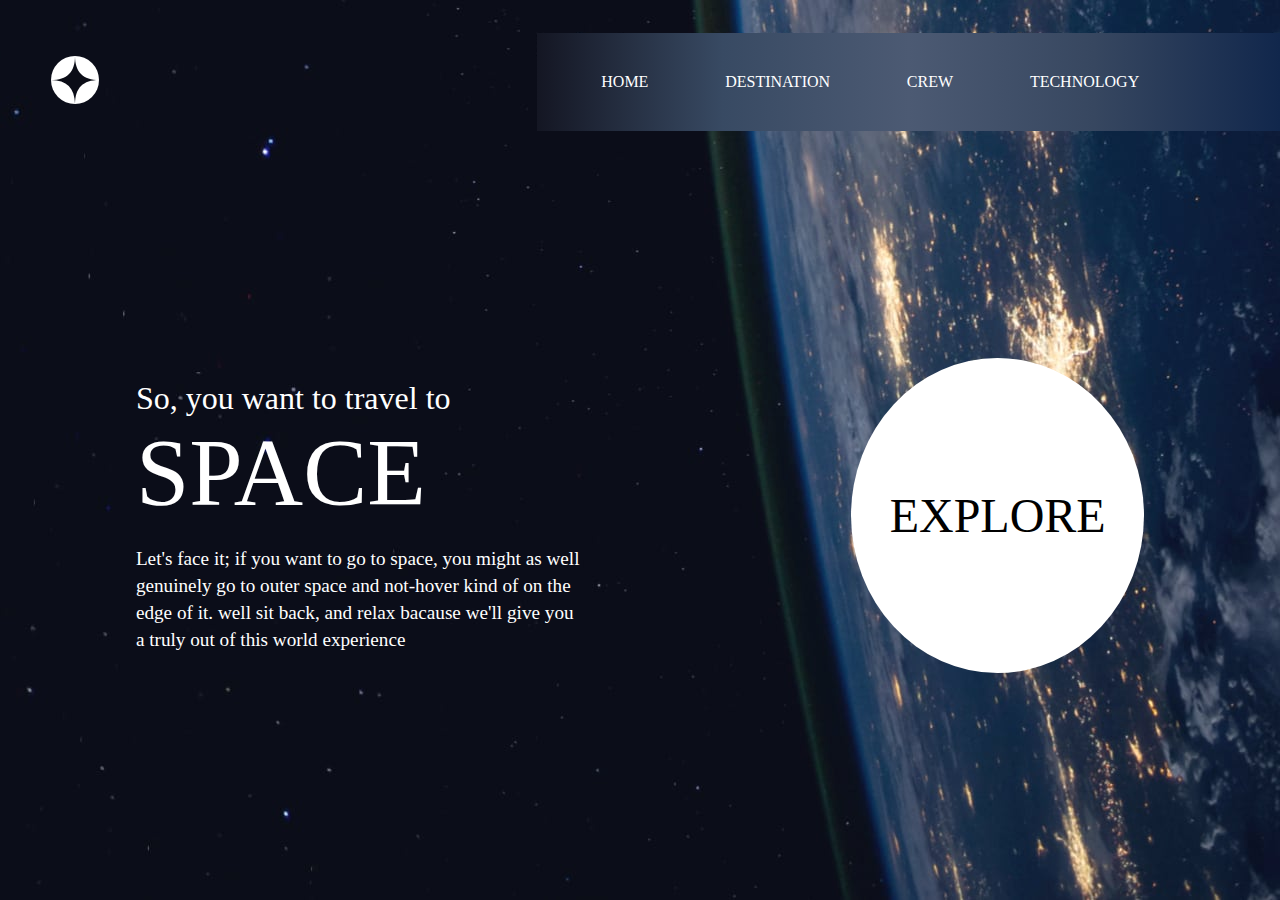
==== space-tourism-website-main/starter-code/home/index.html @ 4d7a3374 "enviando projeto para o github" ====
<!DOCTYPE html>
<html lang="en">

<head>
    <meta charset="UTF-8">
    <meta name="viewport" content="width=device-width, initial-scale=1.0">
    <link rel="stylesheet" href="../css/index.css">
    <link rel="stylesheet" href="../css/style.css">
    <link rel="icon" type="image/png" sizes="32x32" href="./assets/favicon-32x32.png">
    <title>Frontend Mentor | Space tourism website</title>
</head>

<body>
    <header>
        <div class="content_header">
            <div class="logo"><img src="../assets/shared/logo.svg" alt="" srcset=""></div>
            <nav class="nav_items">
                <ul class="ul_nav">
                    <li class="items">HOME</li>
                    <li class="items">DESTINATION</li>
                    <li class="items">CREW</li>
                    <li class="items">TECHNOLOGY</li>
                </ul>
                <div class="icon_responsive">
                    <img src="../assets/shared/icon-hamburger.svg" alt="">
                </div>
            </nav>
        </div>
    </header>
    <main>
        <div class="content_main">
            <div class="space_text">
                <p>So, you want to travel to</p>
                <p class="destaque">SPACE</p>
                <p>Let's face it; if you want to go to space, you might as well</p>
                <p>genuinely go to outer space and not-hover kind of on the</p>
                <p>edge of it. well sit back, and relax bacause we'll give you</p>
                <p>a truly out of this world experience</p>
            </div>
            <div class="explore">
                <div class="explore_click">
                    <p>EXPLORE</p>
                </div>
            </div>
        </div>
    </main>
    <script src="../js/Responsive.JS"></script>
</body>

</html>
---- space-tourism-website-main/starter-code/css/index.css ----
body {
    background-image: url(../assets/home/background-home-desktop.jpg);
}


/* header */

@media(max-width: 1250px) {
    body {
        background-image: url(../assets/home/background-home-tablet.jpg);
    }
    .content_main {
        margin-top: 10vh;
        flex-direction: column;
    }
    .explore_click {
        margin-top: 5vh;
    }
}

@media(max-width: 750px) {
    body {
        background-image: url(../assets/home/background-home-mobile.jpg);
    }
    .space_text>p {
        text-align: center;
    }
}


/* main */

main {
    display: flex;
    width: 100vw;
    height: 100vh;
}

.content_main {
    display: flex;
    width: 100%;
    align-items: center;
    justify-content: space-around;
}

.space_text {
    justify-content: justify;
    font-family: 'Times New Roman', Times, serif;
}

.space_text>p:first-child {
    font-size: clamp(1.25rem, 0.125rem + 10vw, 2rem);
}

.destaque {
    font-size: clamp(2rem, 0.125rem + 20vw, 6rem);
    margin-bottom: 20px;
}

.space_text>p:nth-child(n+3) {
    margin-top: 5px;
    font-size: clamp(1rem, 0.125rem + 3.5vw, 1.2rem);
}

.explore_click {
    display: flex;
    align-items: center;
    justify-content: center;
    background-color: white;
    height: 35vh;
    padding: 3vw;
    border-radius: 100%;
    font-size: clamp(1.25rem, 0.125rem + 10vw, 3rem);
}

.explore_click>p {
    color: black;
}
---- space-tourism-website-main/starter-code/css/style.css ----
* {
    margin: 0;
    padding: 0;
    box-sizing: border-box;
    color: white;
    font-family: 'Times New Roman', Times, serif;
}

body {
    display: flex;
    flex-direction: column;
    width: 100vw;
    height: 100vh;
    background-repeat: no-repeat;
    background-size: cover;
    background-position: center;
    overflow-x: hidden;
}

header {
    display: flex;
    width: 100vw;
    height: 17vh;
}

.content_header {
    display: flex;
    align-items: center;
    width: 100%;
    height: 75%;
    margin-top: auto;
}

.logo {
    margin-left: 4vw;
}

.nav_items {
    display: flex;
    align-items: center;
    height: 100%;
    padding: 0vw 5vw 0vw 5vw;
    margin-left: auto;
    background-image: linear-gradient(to right, #141623, #384A63, #4C5A73, #374760, #11274C);
}

ul {
    list-style-type: none;
    display: flex;
    transition: transform 0.3s ease-in;
}

.items {
    margin-right: 6vw;
    cursor: pointer;
    color: white;
}

.icon_responsive {
    display: none;
}

.active {
    transform: translateX(0%);
    display: flex;
}

@keyframes bringItems {
    from {
        transform: translateX(-100%);
        opacity: 0;
    }
    to {
        transform: translateX(0%);
        opacity: 1;
    }
}

@media(max-width: 1250px) {
    .content_header {
        height: 100%;
    }
}

@media(max-width: 750px) {
    ul {
        position: absolute;
        z-index: 1;
        flex-direction: column;
        justify-content: space-around;
        align-items: center;
        top: 13vh;
        left: 0;
        width: 60vw;
        height: 87vh;
        background-image: linear-gradient(to bottom, #141623, #384A63, #4C5A73, #374760, #11274C);
        transform: translateX(-100%);
    }
    .items {
        margin-right: 0px;
        opacity: 0;
        color: white;
    }
    .nav_items {
        padding: 0px;
        background-image: none;
    }
    .icon_responsive {
        display: block;
        margin-right: 4vw;
    }
}
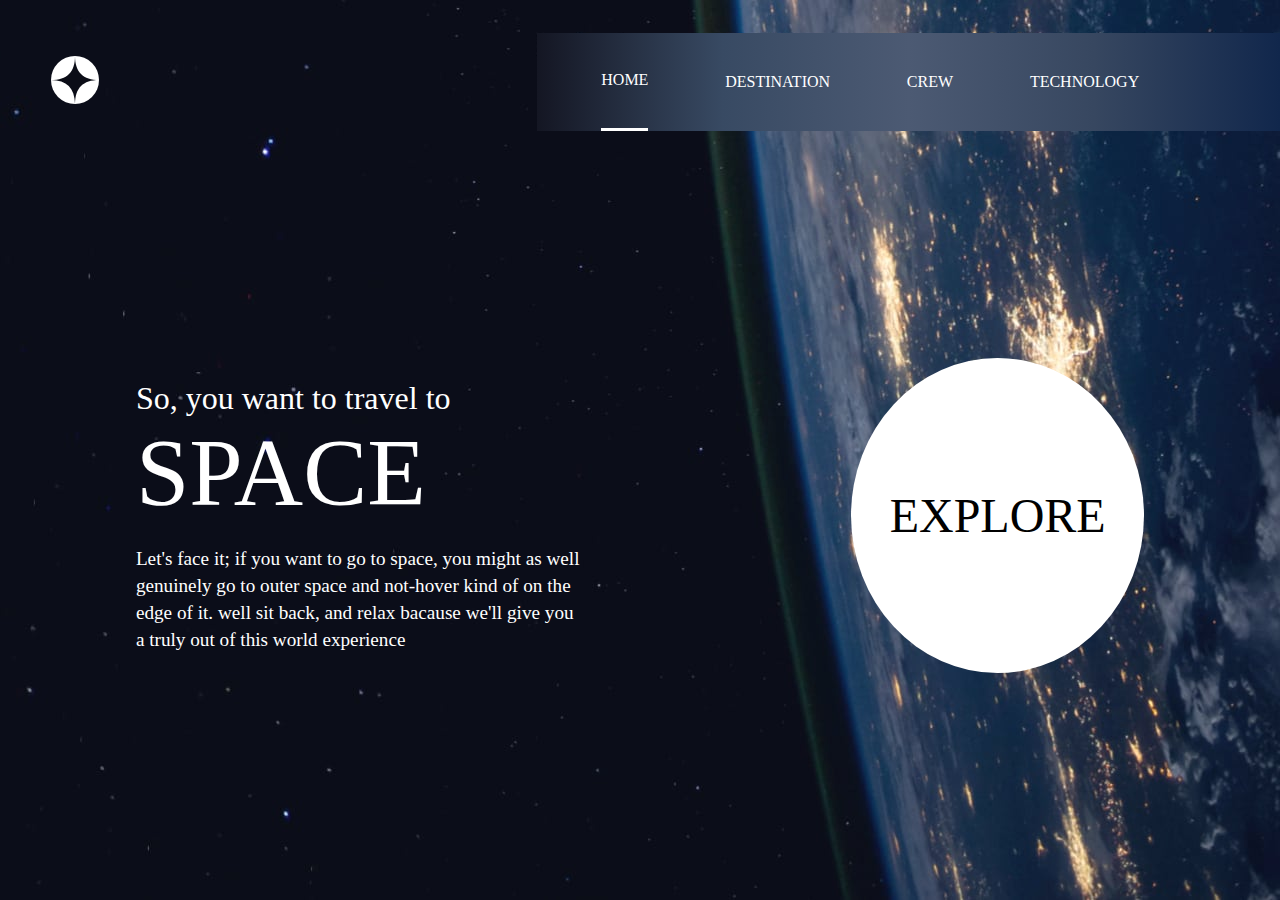
==== commit f3e15c54: "trabalhando na responsividade do projeto" ====
--- a/space-tourism-website-main/starter-code/home/index.html
+++ b/space-tourism-website-main/starter-code/home/index.html
@@ -16,10 +16,18 @@
             <div class="logo"><img src="../assets/shared/logo.svg" alt="" srcset=""></div>
             <nav class="nav_items">
                 <ul class="ul_nav">
-                    <li class="items">HOME</li>
-                    <li class="items">DESTINATION</li>
-                    <li class="items">CREW</li>
-                    <li class="items">TECHNOLOGY</li>
+                    <a href="../home/index.html">
+                        <li class="items actived">HOME</li>
+                    </a>
+                    <a href="../destination/destination-moon.html">
+                        <li class="items">DESTINATION</li>
+                    </a>
+                    <a href="../crew/crew-engineer.html">
+                        <li class="items">CREW</li>
+                    </a>
+                    <a href="../technology/technology.html">
+                        <li class="items">TECHNOLOGY</li>
+                    </a>
                 </ul>
                 <div class="icon_responsive">
                     <img src="../assets/shared/icon-hamburger.svg" alt="">
--- a/space-tourism-website-main/starter-code/css/style.css
+++ b/space-tourism-website-main/starter-code/css/style.css
@@ -45,9 +45,27 @@
 }
 
 ul {
+    display: flex;
     list-style-type: none;
+    transition: transform 0.3s ease-in;
+    height: 100%;
+}
+
+ul>a {
     display: flex;
-    transition: transform 0.3s ease-in;
+    align-items: center;
+    text-decoration: none;
+    height: 100%;
+}
+
+.actived {
+    border-bottom: 3px solid white;
+}
+
+li {
+    display: flex;
+    height: 100%;
+    align-items: center;
 }
 
 .items {
@@ -80,6 +98,9 @@
     .content_header {
         height: 100%;
     }
+    li {
+        height: auto;
+    }
 }
 
 @media(max-width: 750px) {
